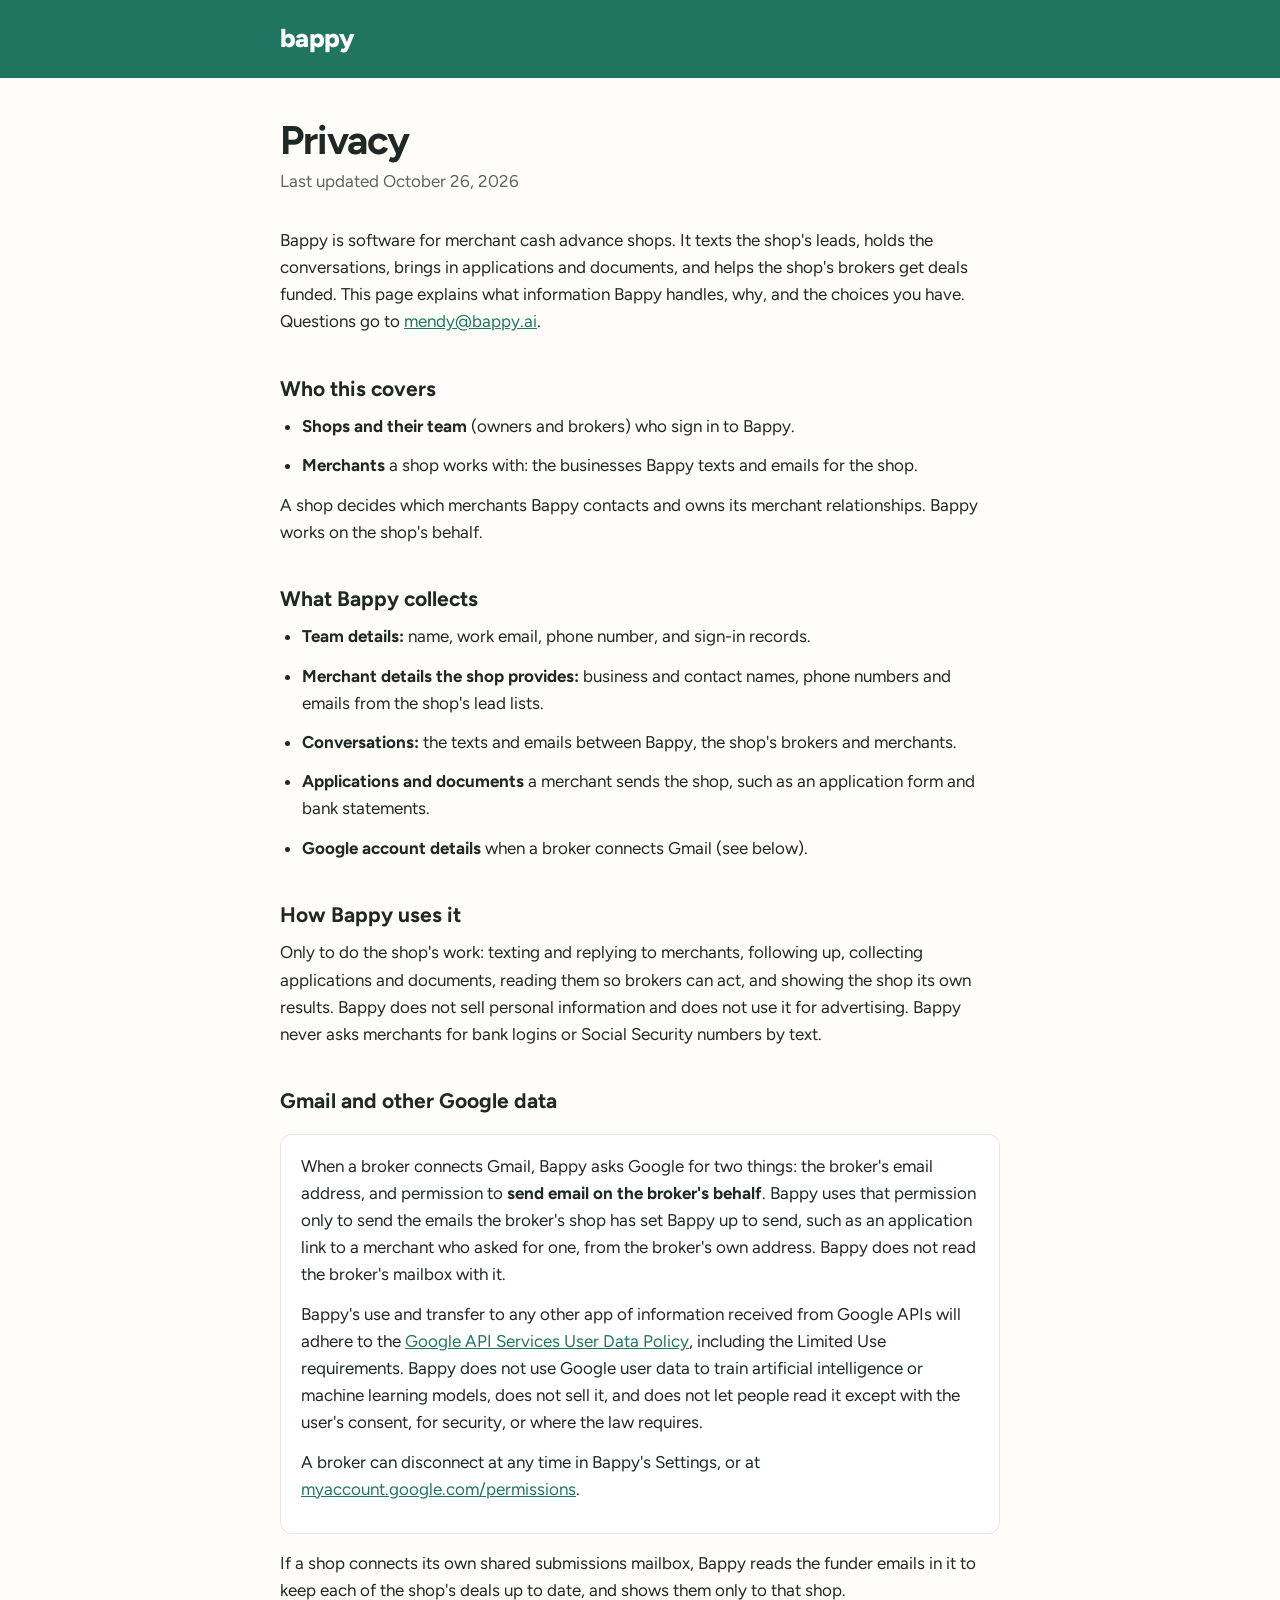
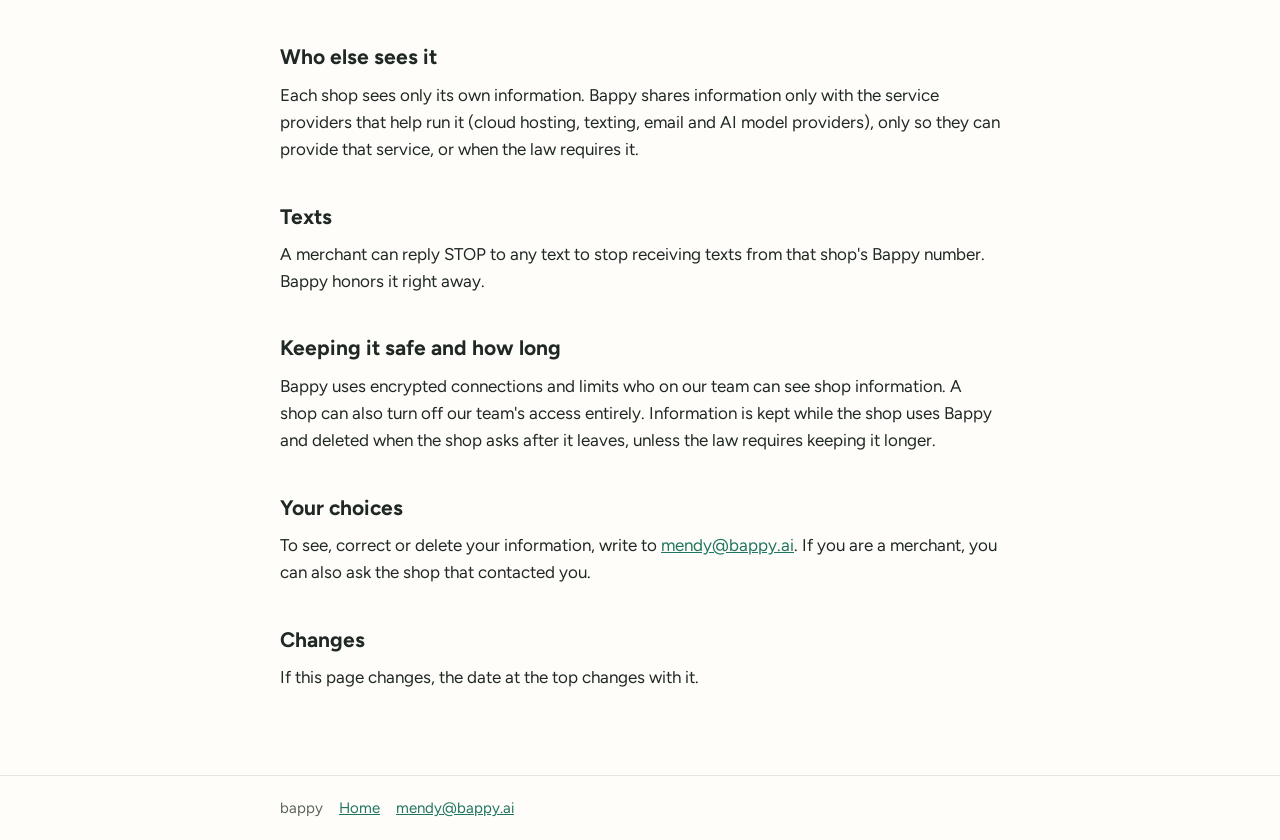
==== privacy/index.html @ 58f1b4f5 "Privacy page (bappy.ai/privacy) and a Privacy link in the footer Google needs a privacy policy link " ====
<!doctype html>
<html lang="en">
  <head>
    <meta charset="utf-8" />
    <meta name="viewport" content="width=device-width, initial-scale=1" />
    <title>Privacy | Bappy</title>
    <meta name="description" content="How Bappy handles the information shops, brokers and merchants trust it with." />
    <meta name="theme-color" content="#1f755f" />
    <link rel="icon" type="image/png" href="/favicon.png" />
    <link rel="apple-touch-icon" href="/apple-touch-icon.png" />
    <link rel="preconnect" href="https://fonts.googleapis.com" />
    <link rel="preconnect" href="https://fonts.gstatic.com" crossorigin />
    <link rel="stylesheet" href="https://fonts.googleapis.com/css2?family=Figtree:wght@400;500;600;700;800&display=swap" />
    <style>
      :root {
        --green: #1f755f;
        --ink: #1f2824;
        --soft: #5b655e;
        --paper: #fffdf9;
        --rule: #1c2b241c;
        --font: "Figtree", "Avenir Next", "Segoe UI", system-ui, sans-serif;
      }
      * { box-sizing: border-box; }
      body { margin: 0; background: var(--paper); color: var(--ink); font: 17px/1.6 var(--font); }
      header { background: var(--green); }
      header .in { max-width: 760px; margin: 0 auto; padding: 18px 20px; }
      header a { color: #fff; text-decoration: none; font-weight: 800; font-size: 26px; letter-spacing: -0.02em; }
      main { max-width: 760px; margin: 0 auto; padding: 40px 20px 72px; }
      h1 { font-size: 40px; line-height: 1.1; letter-spacing: -0.02em; margin: 0 0 6px; }
      .date { color: var(--soft); margin: 0 0 32px; }
      h2 { font-size: 21px; margin: 36px 0 8px; }
      p, li { margin: 0 0 12px; }
      ul { padding-left: 22px; margin: 0 0 12px; }
      a { color: var(--green); }
      .box { border: 1px solid var(--rule); border-radius: 12px; padding: 18px 20px; margin: 16px 0; background: #fff; }
      footer { border-top: 1px solid var(--rule); color: var(--soft); font-size: 15px; }
      footer .in { max-width: 760px; margin: 0 auto; padding: 20px; display: flex; gap: 16px; flex-wrap: wrap; }
      @media (max-width: 520px) { h1 { font-size: 32px; } body { font-size: 16px; } }
    </style>
  </head>
  <body>
    <header><div class="in"><a href="/">bappy</a></div></header>
    <main>
      <h1>Privacy</h1>
      <p class="date">Last updated October 26, 2026</p>

      <p>
        Bappy is software for merchant cash advance shops. It texts the shop's leads, holds the
        conversations, brings in applications and documents, and helps the shop's brokers get deals
        funded. This page explains what information Bappy handles, why, and the choices you have.
        Questions go to <a href="mailto:mendy@bappy.ai">mendy@bappy.ai</a>.
      </p>

      <h2>Who this covers</h2>
      <ul>
        <li><b>Shops and their team</b> (owners and brokers) who sign in to Bappy.</li>
        <li><b>Merchants</b> a shop works with: the businesses Bappy texts and emails for the shop.</li>
      </ul>
      <p>
        A shop decides which merchants Bappy contacts and owns its merchant relationships. Bappy works
        on the shop's behalf.
      </p>

      <h2>What Bappy collects</h2>
      <ul>
        <li><b>Team details:</b> name, work email, phone number, and sign-in records.</li>
        <li>
          <b>Merchant details the shop provides:</b> business and contact names, phone numbers and
          emails from the shop's lead lists.
        </li>
        <li>
          <b>Conversations:</b> the texts and emails between Bappy, the shop's brokers and merchants.
        </li>
        <li>
          <b>Applications and documents</b> a merchant sends the shop, such as an application form and
          bank statements.
        </li>
        <li>
          <b>Google account details</b> when a broker connects Gmail (see below).
        </li>
      </ul>

      <h2>How Bappy uses it</h2>
      <p>
        Only to do the shop's work: texting and replying to merchants, following up, collecting
        applications and documents, reading them so brokers can act, and showing the shop its own
        results. Bappy does not sell personal information and does not use it for advertising.
        Bappy never asks merchants for bank logins or Social Security numbers by text.
      </p>

      <h2>Gmail and other Google data</h2>
      <div class="box">
        <p>
          When a broker connects Gmail, Bappy asks Google for two things: the broker's email address,
          and permission to <b>send email on the broker's behalf</b>. Bappy uses that permission only
          to send the emails the broker's shop has set Bappy up to send, such as an application link to
          a merchant who asked for one, from the broker's own address. Bappy does not read the
          broker's mailbox with it.
        </p>
        <p>
          Bappy's use and transfer to any other app of information received from Google APIs will
          adhere to the
          <a href="https://developers.google.com/terms/api-services-user-data-policy">Google API Services User Data Policy</a>,
          including the Limited Use requirements. Bappy does not use Google user data to train
          artificial intelligence or machine learning models, does not sell it, and does not let people
          read it except with the user's consent, for security, or where the law requires.
        </p>
        <p>
          A broker can disconnect at any time in Bappy's Settings, or at
          <a href="https://myaccount.google.com/permissions">myaccount.google.com/permissions</a>.
        </p>
      </div>
      <p>
        If a shop connects its own shared submissions mailbox, Bappy reads the funder emails in it to
        keep each of the shop's deals up to date, and shows them only to that shop.
      </p>

      <h2>Who else sees it</h2>
      <p>
        Each shop sees only its own information. Bappy shares information only with the service
        providers that help run it (cloud hosting, texting, email and AI model providers), only so
        they can provide that service, or when the law requires it.
      </p>

      <h2>Texts</h2>
      <p>
        A merchant can reply STOP to any text to stop receiving texts from that shop's Bappy number.
        Bappy honors it right away.
      </p>

      <h2>Keeping it safe and how long</h2>
      <p>
        Bappy uses encrypted connections and limits who on our team can see shop information. A shop
        can also turn off our team's access entirely. Information is kept while the shop uses Bappy and
        deleted when the shop asks after it leaves, unless the law requires keeping it longer.
      </p>

      <h2>Your choices</h2>
      <p>
        To see, correct or delete your information, write to
        <a href="mailto:mendy@bappy.ai">mendy@bappy.ai</a>. If you are a merchant, you can also ask the
        shop that contacted you.
      </p>

      <h2>Changes</h2>
      <p>If this page changes, the date at the top changes with it.</p>
    </main>
    <footer><div class="in"><span>bappy</span><a href="/">Home</a><a href="mailto:mendy@bappy.ai">mendy@bappy.ai</a></div></footer>
  </body>
</html>
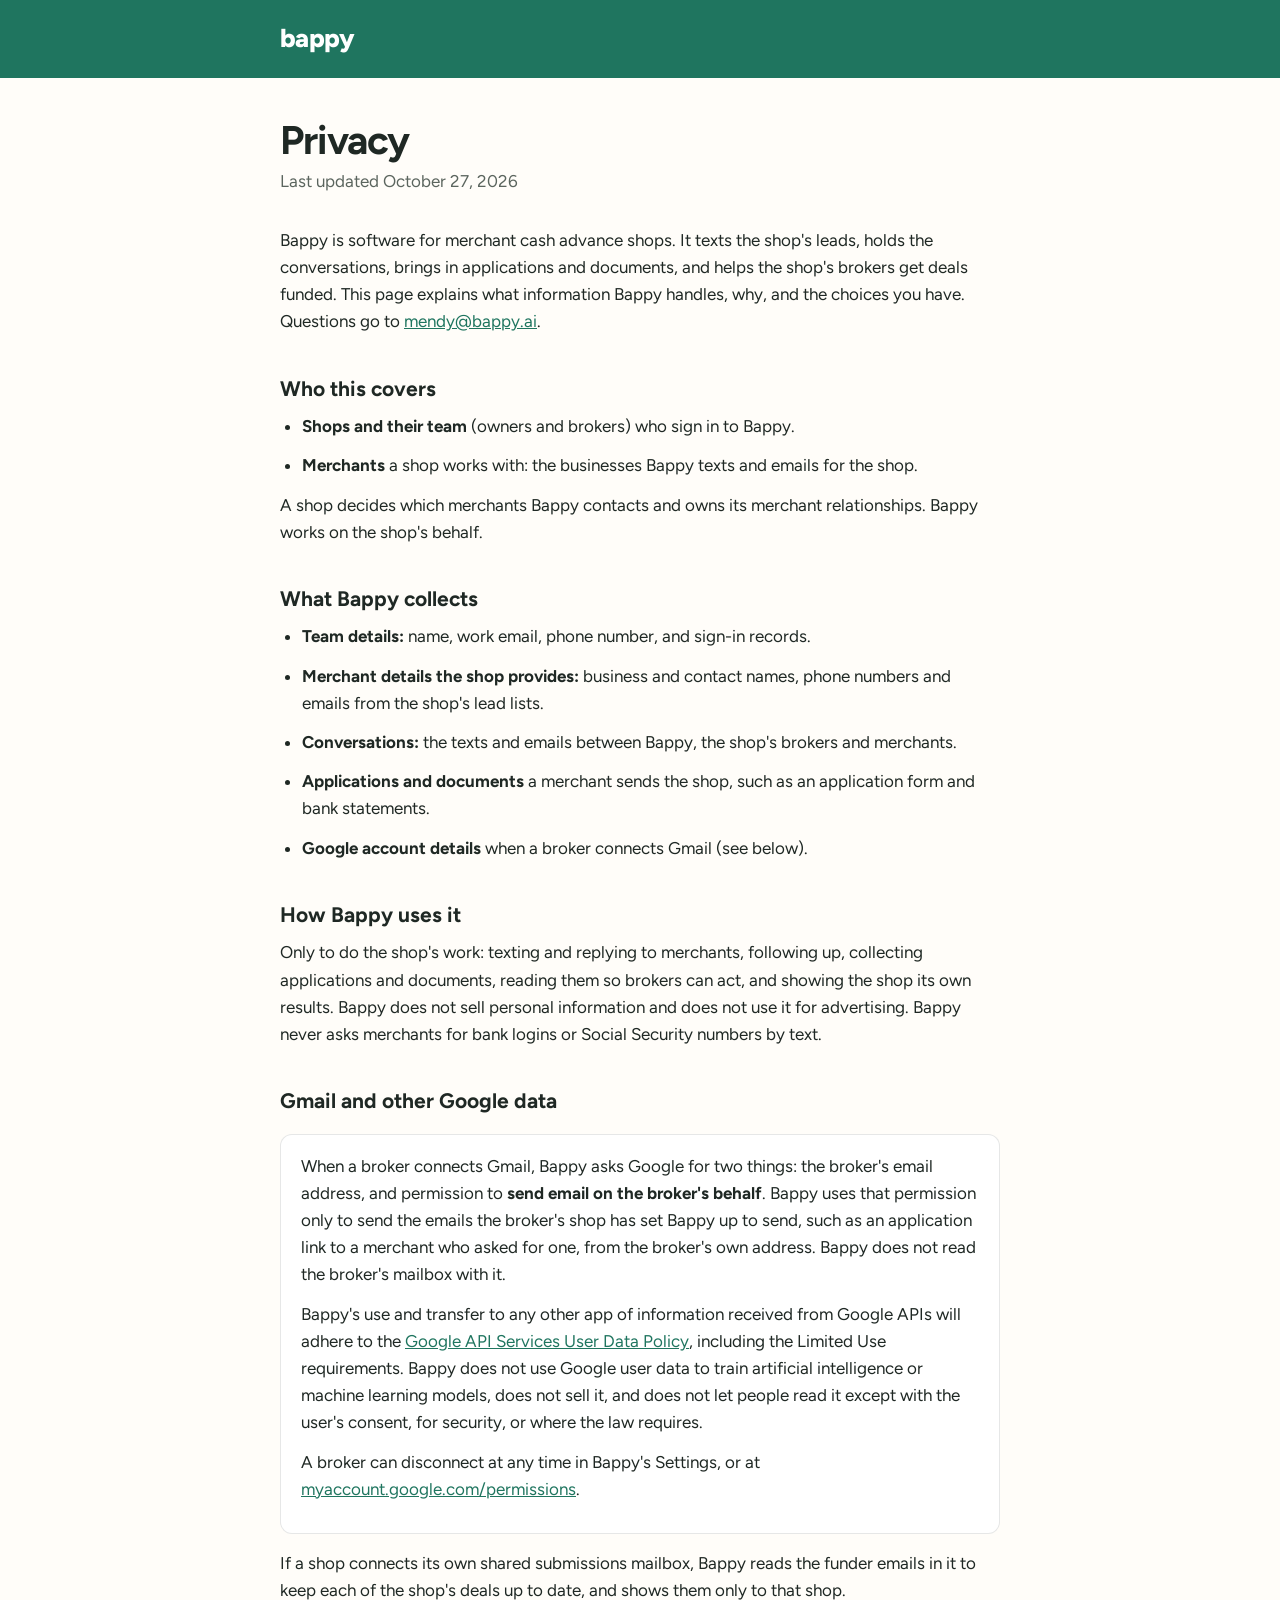
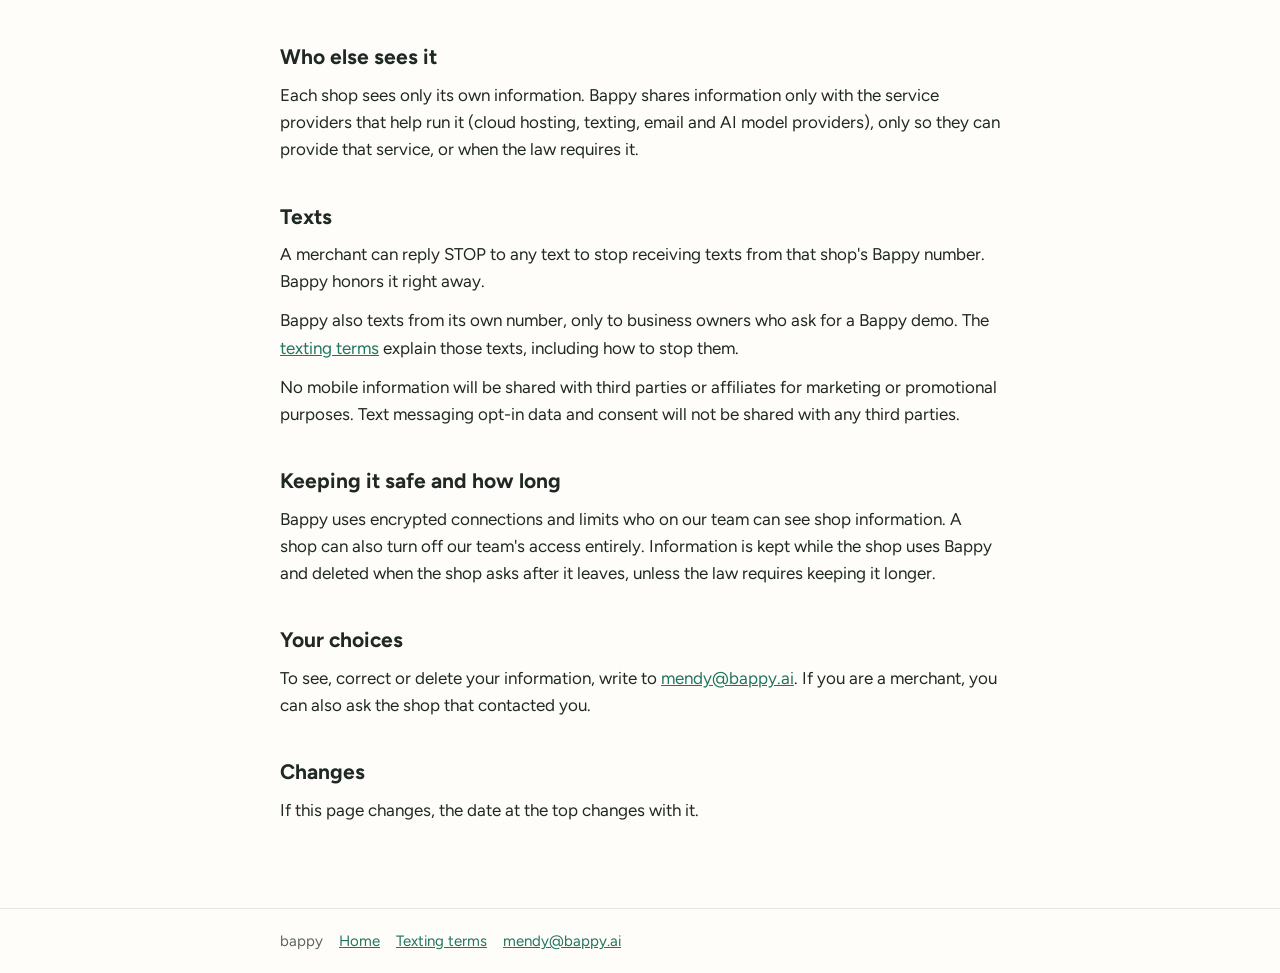
==== commit 97829c9c: "Texting terms page (bappy.ai/terms) and the carriers' texting lines on Privacy Bappy, Inc. is regist" ====
--- a/privacy/index.html
+++ b/privacy/index.html
@@ -42,7 +42,7 @@
     <header><div class="in"><a href="/">bappy</a></div></header>
     <main>
       <h1>Privacy</h1>
-      <p class="date">Last updated October 26, 2026</p>
+      <p class="date">Last updated October 27, 2026</p>
 
       <p>
         Bappy is software for merchant cash advance shops. It texts the shop's leads, holds the
@@ -127,6 +127,15 @@
         A merchant can reply STOP to any text to stop receiving texts from that shop's Bappy number.
         Bappy honors it right away.
       </p>
+      <p>
+        Bappy also texts from its own number, only to business owners who ask for a Bappy demo. The
+        <a href="/terms">texting terms</a> explain those texts, including how to stop them.
+      </p>
+      <p>
+        No mobile information will be shared with third parties or affiliates for marketing or
+        promotional purposes. Text messaging opt-in data and consent will not be shared with any third
+        parties.
+      </p>
 
       <h2>Keeping it safe and how long</h2>
       <p>
@@ -145,6 +154,6 @@
       <h2>Changes</h2>
       <p>If this page changes, the date at the top changes with it.</p>
     </main>
-    <footer><div class="in"><span>bappy</span><a href="/">Home</a><a href="mailto:mendy@bappy.ai">mendy@bappy.ai</a></div></footer>
+    <footer><div class="in"><span>bappy</span><a href="/">Home</a><a href="/terms">Texting terms</a><a href="mailto:mendy@bappy.ai">mendy@bappy.ai</a></div></footer>
   </body>
 </html>
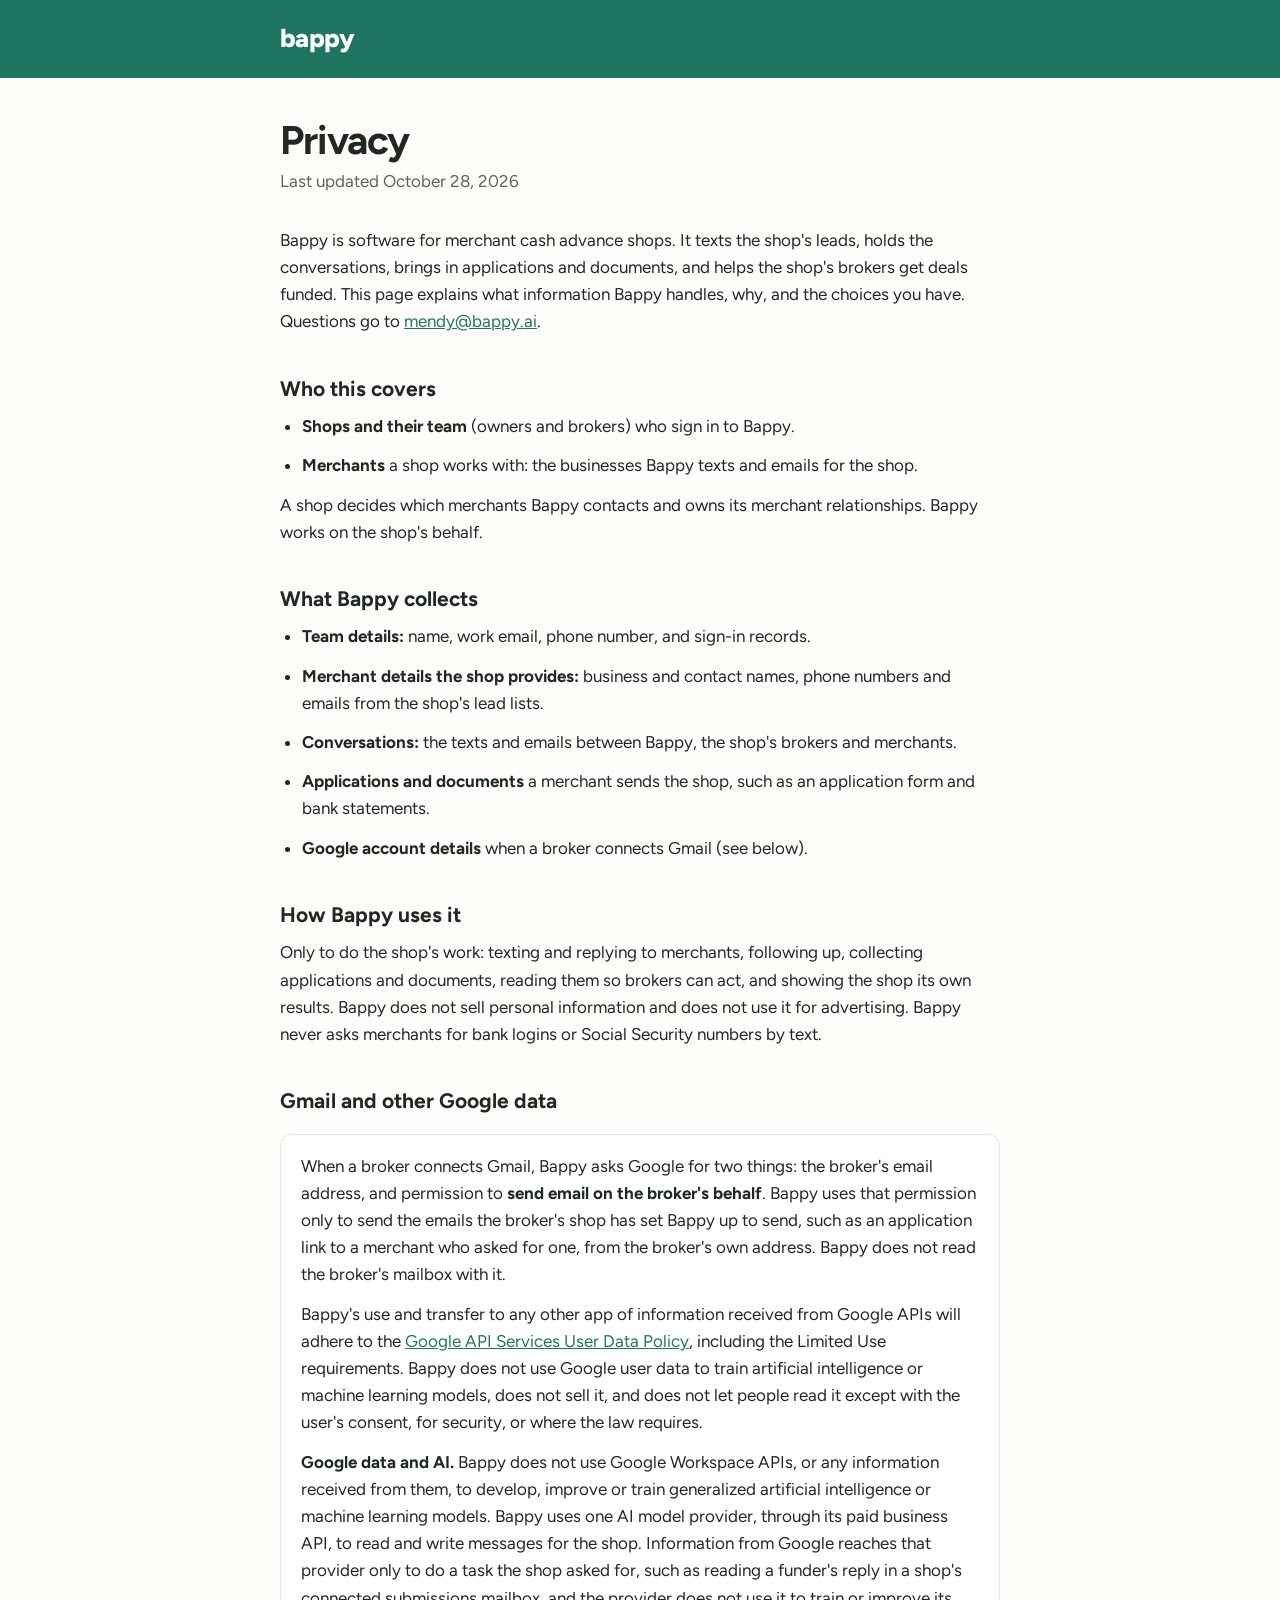
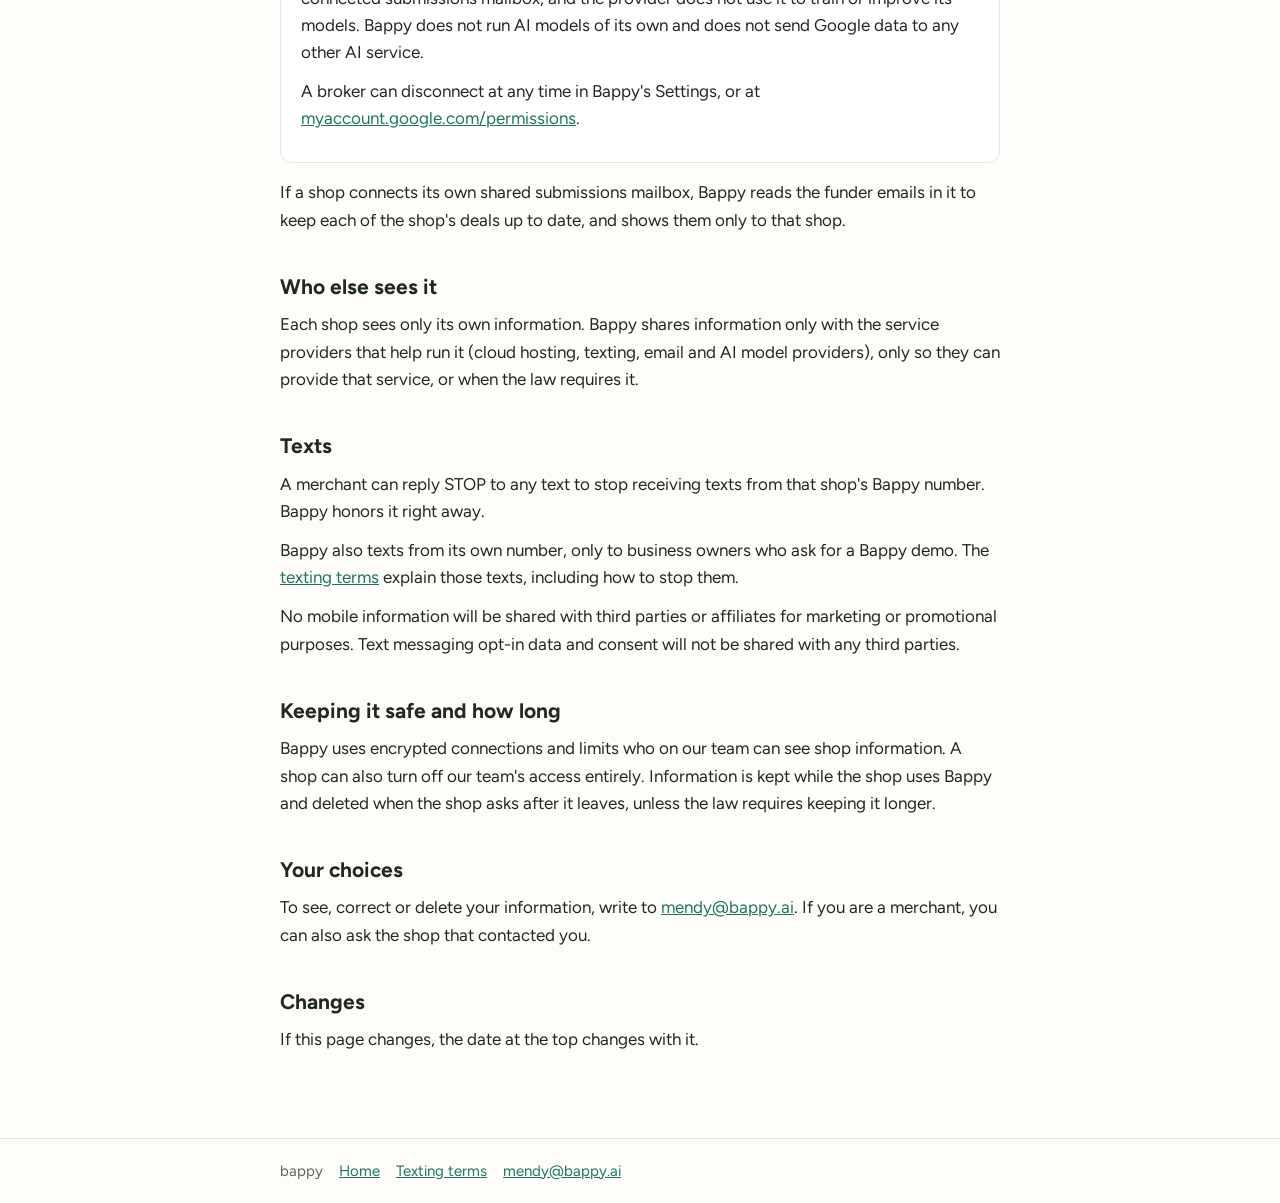
==== commit 48b9fe9f: "Privacy: say plainly that Google data never trains AI models Google's OAuth review for bappy-app-512" ====
--- a/privacy/index.html
+++ b/privacy/index.html
@@ -42,7 +42,7 @@
     <header><div class="in"><a href="/">bappy</a></div></header>
     <main>
       <h1>Privacy</h1>
-      <p class="date">Last updated October 27, 2026</p>
+      <p class="date">Last updated October 28, 2026</p>
 
       <p>
         Bappy is software for merchant cash advance shops. It texts the shop's leads, holds the
@@ -106,6 +106,16 @@
           read it except with the user's consent, for security, or where the law requires.
         </p>
         <p>
+          <b>Google data and AI.</b> Bappy does not use Google Workspace APIs, or any information
+          received from them, to develop, improve or train generalized artificial intelligence or
+          machine learning models. Bappy uses one AI model provider, through its paid business API,
+          to read and write messages for the shop. Information from Google reaches that provider only
+          to do a task the shop asked for, such as reading a funder's reply in a shop's connected
+          submissions mailbox, and the provider does not use it to train or improve its models.
+          Bappy does not run AI models of its own and does not send Google data to any other AI
+          service.
+        </p>
+        <p>
           A broker can disconnect at any time in Bappy's Settings, or at
           <a href="https://myaccount.google.com/permissions">myaccount.google.com/permissions</a>.
         </p>
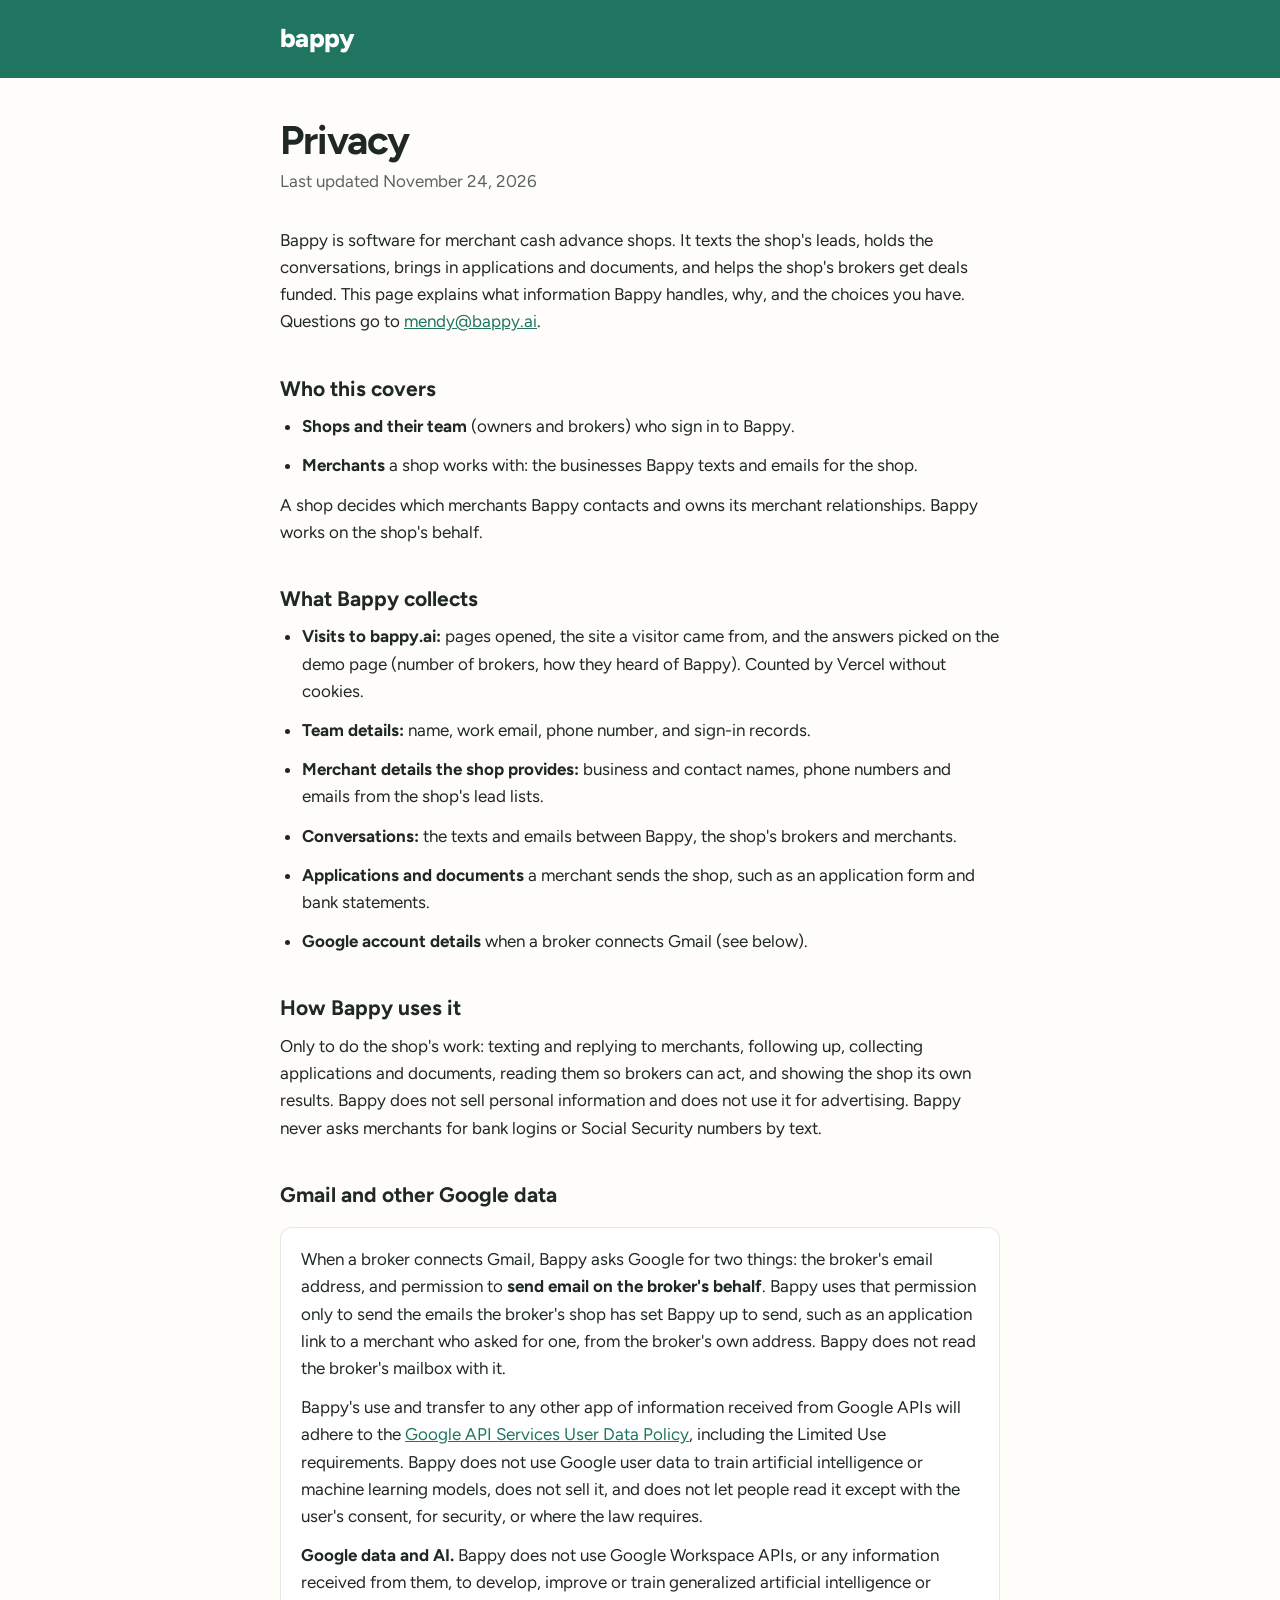
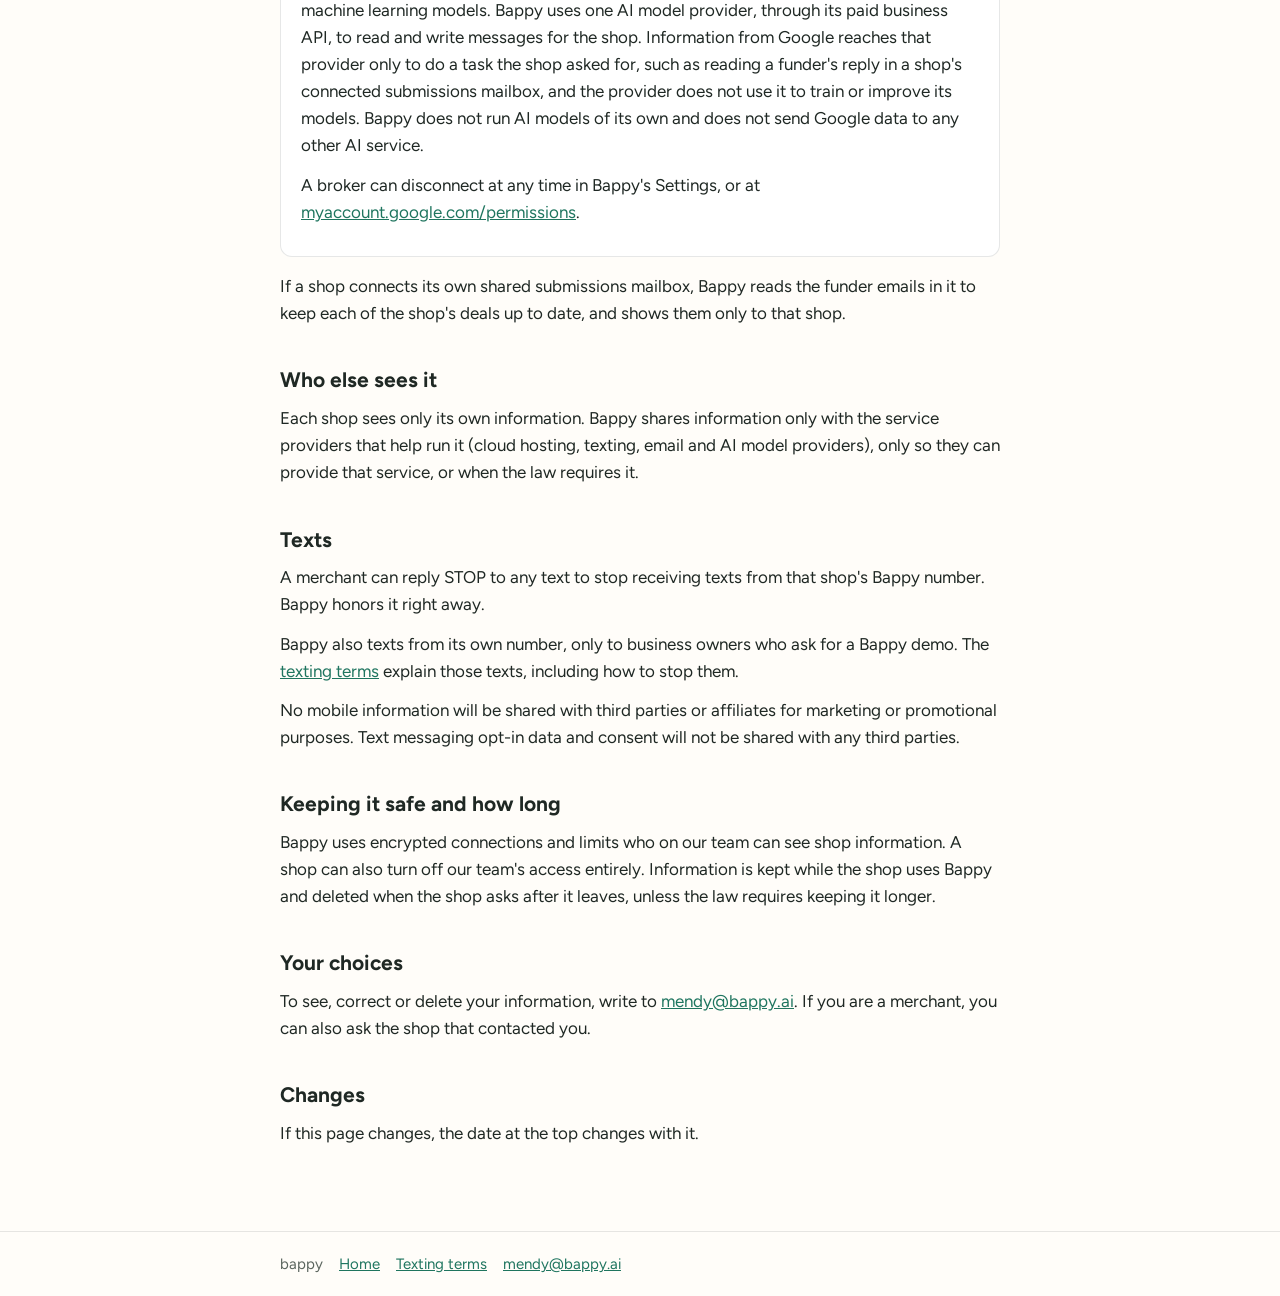
==== commit 4d4a2dfd: "Results, seat, own-AI-bot and demo pages; share picture, sitemap, visitor count Co-Authored-By: Clau" ====
--- a/privacy/index.html
+++ b/privacy/index.html
@@ -42,7 +42,7 @@
     <header><div class="in"><a href="/">bappy</a></div></header>
     <main>
       <h1>Privacy</h1>
-      <p class="date">Last updated October 28, 2026</p>
+      <p class="date">Last updated November 24, 2026</p>
 
       <p>
         Bappy is software for merchant cash advance shops. It texts the shop's leads, holds the
@@ -63,6 +63,10 @@
 
       <h2>What Bappy collects</h2>
       <ul>
+        <li>
+          <b>Visits to bappy.ai:</b> pages opened, the site a visitor came from, and the answers picked on
+          the demo page (number of brokers, how they heard of Bappy). Counted by Vercel without cookies.
+        </li>
         <li><b>Team details:</b> name, work email, phone number, and sign-in records.</li>
         <li>
           <b>Merchant details the shop provides:</b> business and contact names, phone numbers and
